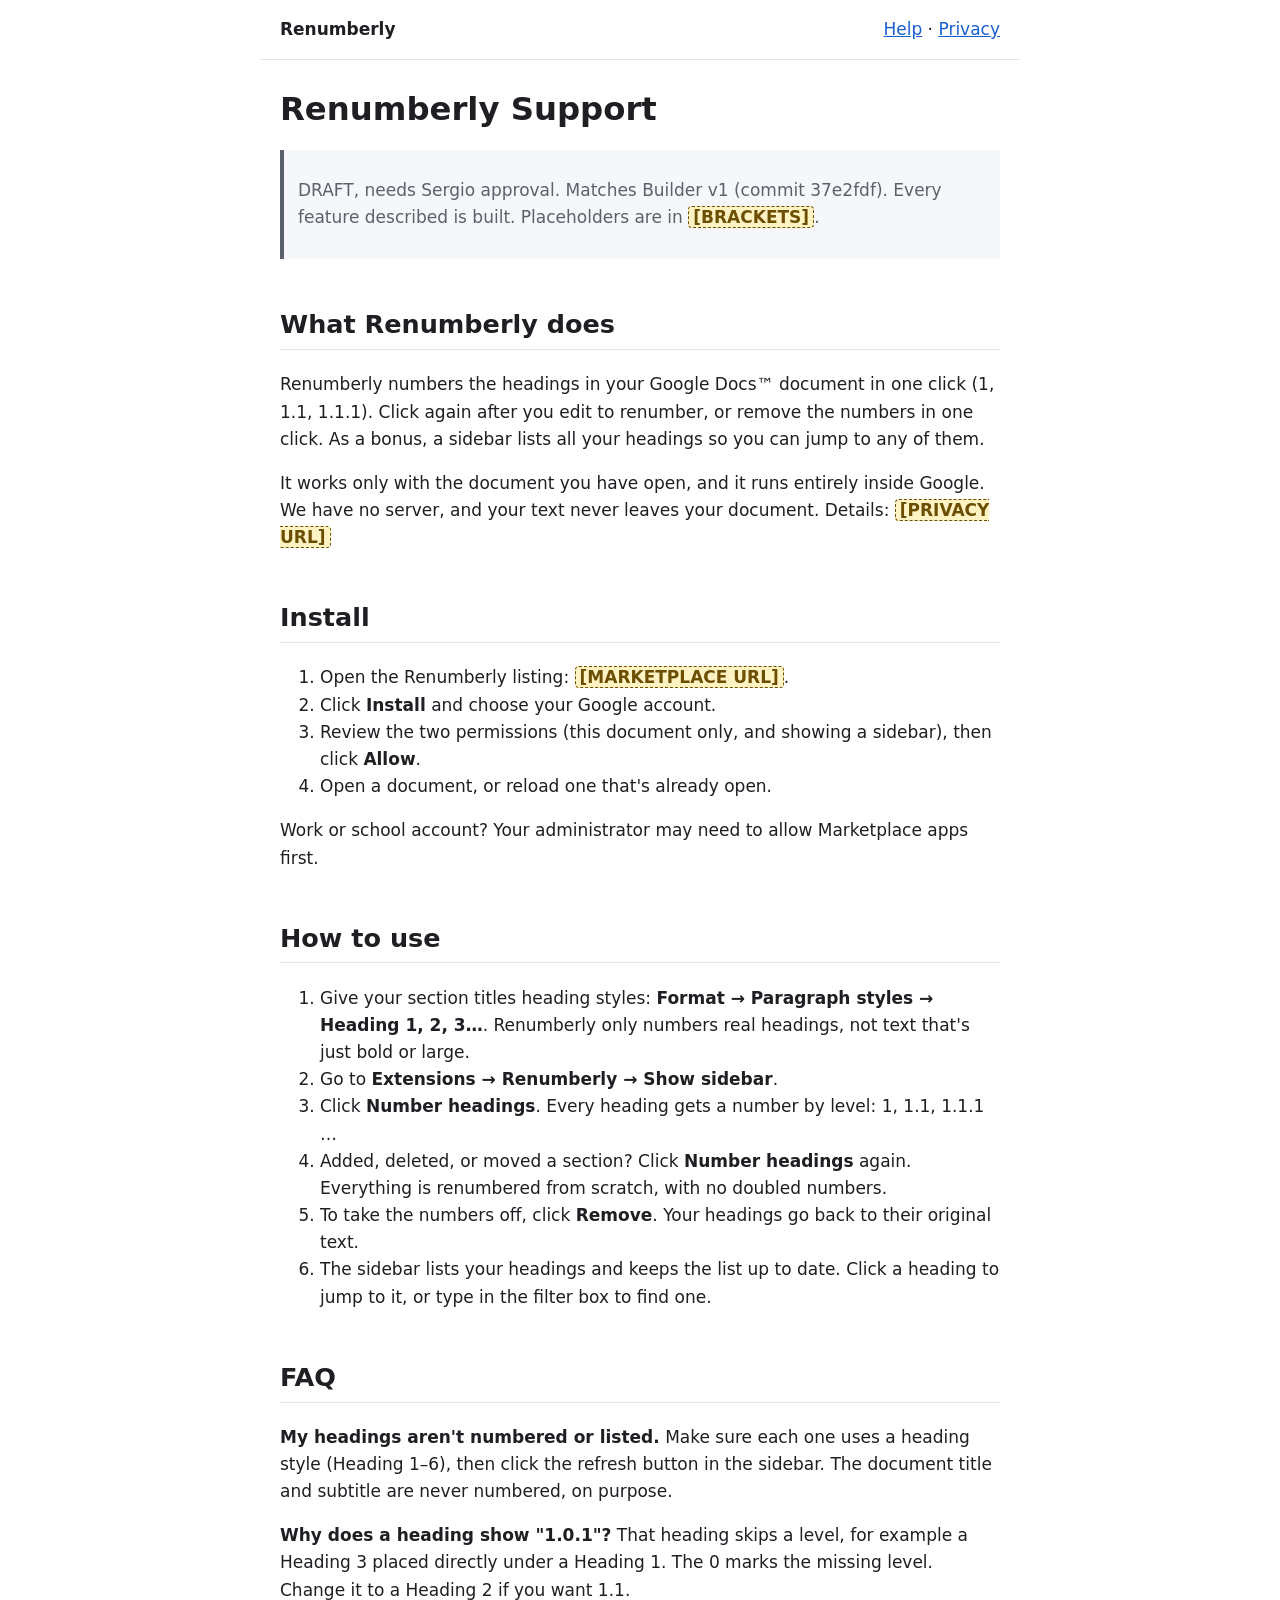
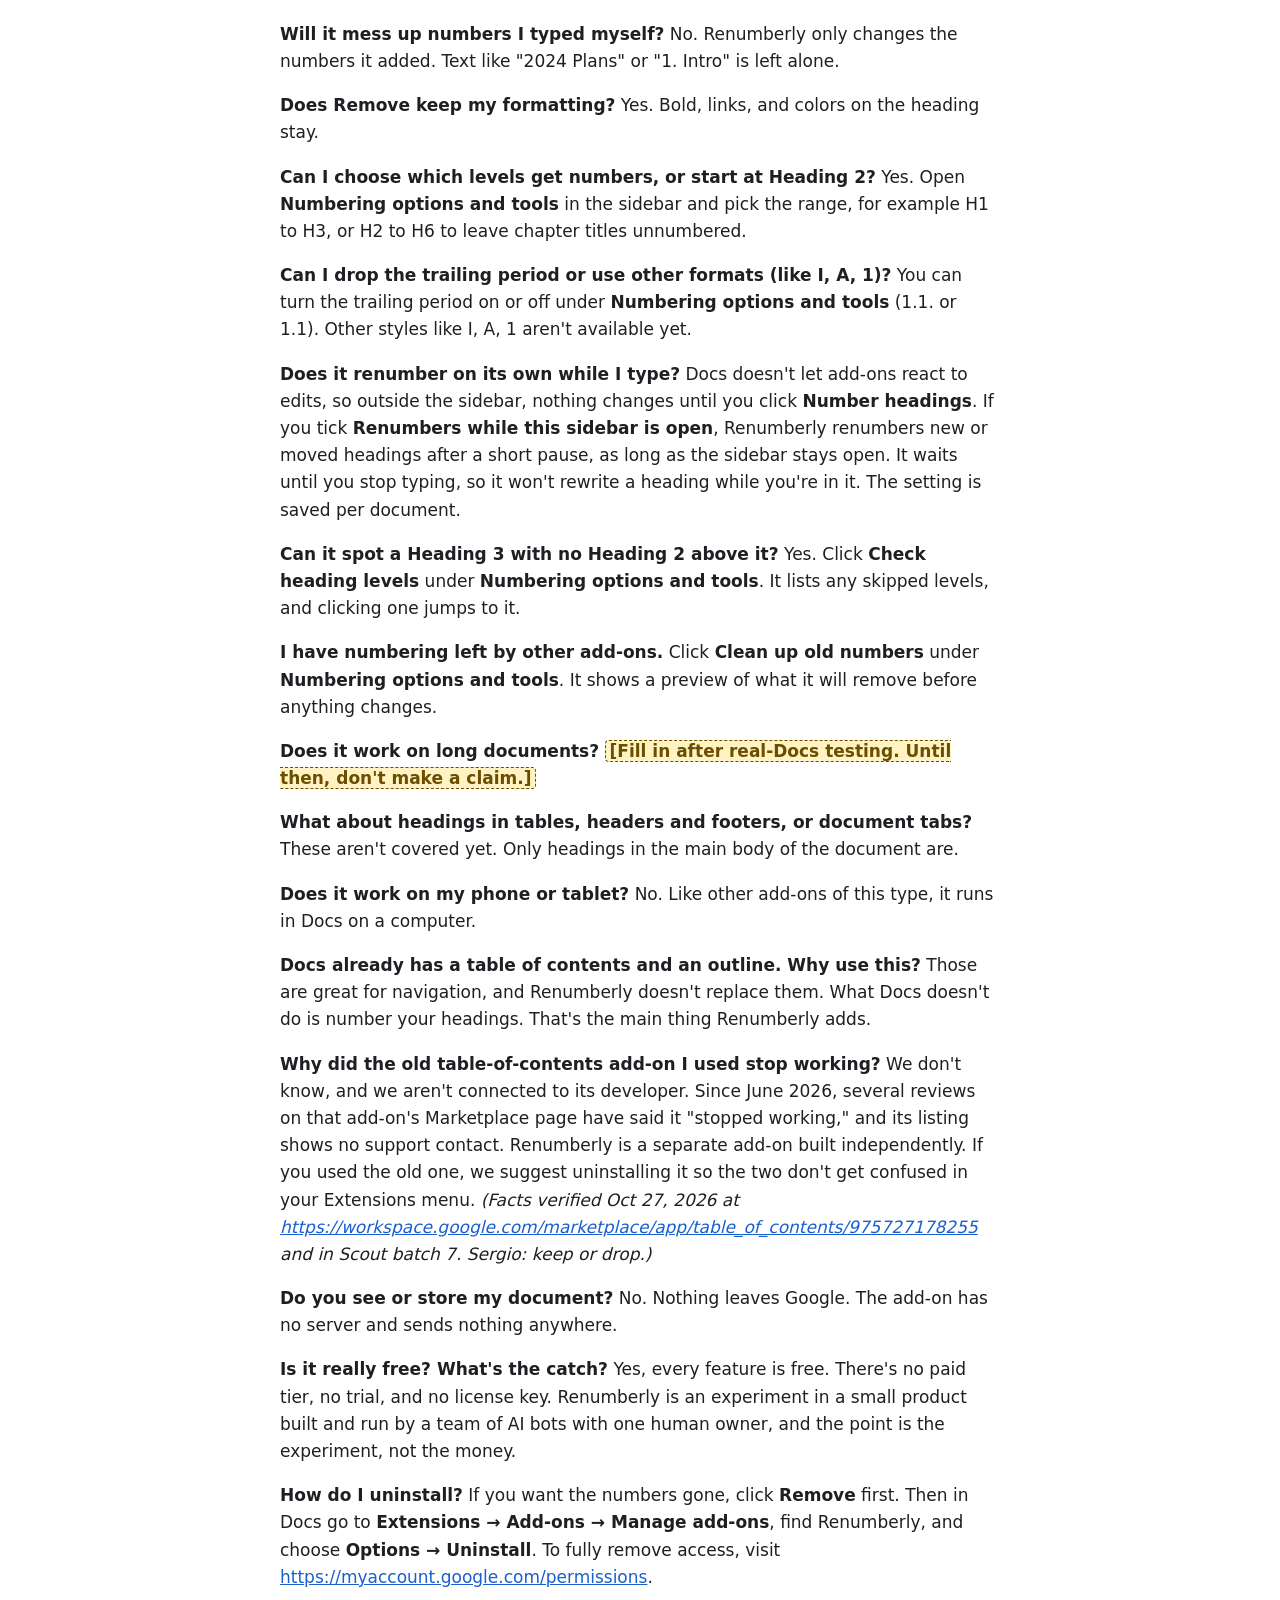
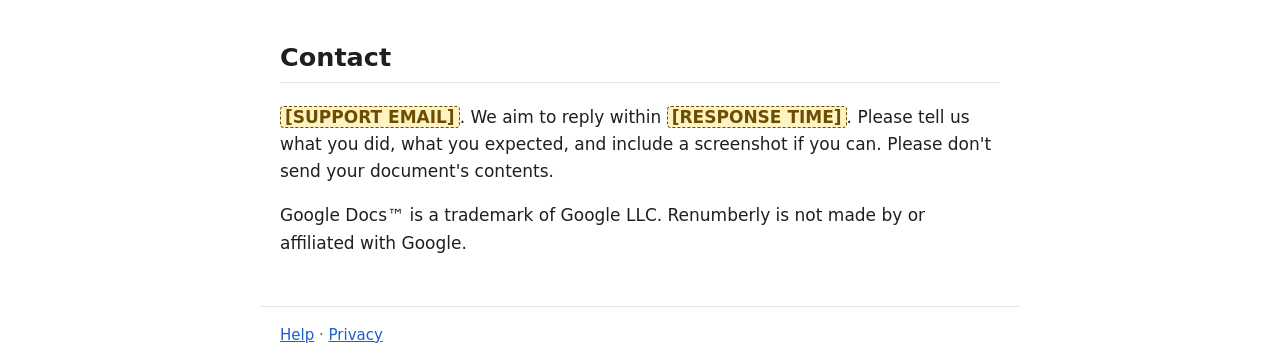
==== index.html @ c92d1a33 "Renumberly help and privacy pages" ====
<!doctype html><html lang="en"><head><meta charset="utf-8">
<meta name="viewport" content="width=device-width, initial-scale=1"><title>Renumberly Help & Support</title>
<link rel="stylesheet" href="style.css"></head><body><header><strong>Renumberly</strong><nav><a href="index.html">Help</a> · <a href="privacy.html">Privacy</a></nav></header>
<main><h1>Renumberly Support</h1>
<blockquote>
<p>DRAFT, needs Sergio approval. Matches Builder v1 (commit 37e2fdf). Every feature described is built. Placeholders are in <span class="ph">[BRACKETS]</span>.</p>
</blockquote>
<h2>What Renumberly does</h2>
<p>Renumberly numbers the headings in your Google Docs™ document in one click (1, 1.1, 1.1.1). Click again after you edit to renumber, or remove the numbers in one click. As a bonus, a sidebar lists all your headings so you can jump to any of them.</p>
<p>It works only with the document you have open, and it runs entirely inside Google. We have no server, and your text never leaves your document. Details: <span class="ph">[PRIVACY URL]</span></p>
<h2>Install</h2>
<ol>
<li>Open the Renumberly listing: <span class="ph">[MARKETPLACE URL]</span>.</li>
<li>Click <strong>Install</strong> and choose your Google account.</li>
<li>Review the two permissions (this document only, and showing a sidebar), then click <strong>Allow</strong>.</li>
<li>Open a document, or reload one that's already open.</li>
</ol>
<p>Work or school account? Your administrator may need to allow Marketplace apps first.</p>
<h2>How to use</h2>
<ol>
<li>Give your section titles heading styles: <strong>Format → Paragraph styles → Heading 1, 2, 3…</strong>. Renumberly only numbers real headings, not text that's just bold or large.</li>
<li>Go to <strong>Extensions → Renumberly → Show sidebar</strong>.</li>
<li>Click <strong>Number headings</strong>. Every heading gets a number by level: 1, 1.1, 1.1.1 …</li>
<li>Added, deleted, or moved a section? Click <strong>Number headings</strong> again. Everything is renumbered from scratch, with no doubled numbers.</li>
<li>To take the numbers off, click <strong>Remove</strong>. Your headings go back to their original text.</li>
<li>The sidebar lists your headings and keeps the list up to date. Click a heading to jump to it, or type in the filter box to find one.</li>
</ol>
<h2>FAQ</h2>
<p><strong>My headings aren't numbered or listed.</strong>
Make sure each one uses a heading style (Heading 1–6), then click the refresh button in the sidebar. The document title and subtitle are never numbered, on purpose.</p>
<p><strong>Why does a heading show "1.0.1"?</strong>
That heading skips a level, for example a Heading 3 placed directly under a Heading 1. The 0 marks the missing level. Change it to a Heading 2 if you want 1.1.</p>
<p><strong>Will it mess up numbers I typed myself?</strong>
No. Renumberly only changes the numbers it added. Text like "2024 Plans" or "1. Intro" is left alone.</p>
<p><strong>Does Remove keep my formatting?</strong>
Yes. Bold, links, and colors on the heading stay.</p>
<p><strong>Can I choose which levels get numbers, or start at Heading 2?</strong>
Yes. Open <strong>Numbering options and tools</strong> in the sidebar and pick the range, for example H1 to H3, or H2 to H6 to leave chapter titles unnumbered.</p>
<p><strong>Can I drop the trailing period or use other formats (like I, A, 1)?</strong>
You can turn the trailing period on or off under <strong>Numbering options and tools</strong> (1.1. or 1.1). Other styles like I, A, 1 aren't available yet.</p>
<p><strong>Does it renumber on its own while I type?</strong>
Docs doesn't let add-ons react to edits, so outside the sidebar, nothing changes until you click <strong>Number headings</strong>. If you tick <strong>Renumbers while this sidebar is open</strong>, Renumberly renumbers new or moved headings after a short pause, as long as the sidebar stays open. It waits until you stop typing, so it won't rewrite a heading while you're in it. The setting is saved per document.</p>
<p><strong>Can it spot a Heading 3 with no Heading 2 above it?</strong>
Yes. Click <strong>Check heading levels</strong> under <strong>Numbering options and tools</strong>. It lists any skipped levels, and clicking one jumps to it.</p>
<p><strong>I have numbering left by other add-ons.</strong>
Click <strong>Clean up old numbers</strong> under <strong>Numbering options and tools</strong>. It shows a preview of what it will remove before anything changes.</p>
<p><strong>Does it work on long documents?</strong>
<span class="ph">[Fill in after real-Docs testing. Until then, don't make a claim.]</span></p>
<p><strong>What about headings in tables, headers and footers, or document tabs?</strong>
These aren't covered yet. Only headings in the main body of the document are.</p>
<p><strong>Does it work on my phone or tablet?</strong>
No. Like other add-ons of this type, it runs in Docs on a computer.</p>
<p><strong>Docs already has a table of contents and an outline. Why use this?</strong>
Those are great for navigation, and Renumberly doesn't replace them. What Docs doesn't do is number your headings. That's the main thing Renumberly adds.</p>
<p><strong>Why did the old table-of-contents add-on I used stop working?</strong>
We don't know, and we aren't connected to its developer. Since June 2026, several reviews on that add-on's Marketplace page have said it "stopped working," and its listing shows no support contact. Renumberly is a separate add-on built independently. If you used the old one, we suggest uninstalling it so the two don't get confused in your Extensions menu.
<em>(Facts verified Oct 27, 2026 at <a href="https://workspace.google.com/marketplace/app/table_of_contents/975727178255">https://workspace.google.com/marketplace/app/table_of_contents/975727178255</a> and in Scout batch 7. Sergio: keep or drop.)</em></p>
<p><strong>Do you see or store my document?</strong>
No. Nothing leaves Google. The add-on has no server and sends nothing anywhere.</p>
<p><strong>Is it really free? What's the catch?</strong>
Yes, every feature is free. There's no paid tier, no trial, and no license key. Renumberly is an experiment in a small product built and run by a team of AI bots with one human owner, and the point is the experiment, not the money.</p>
<p><strong>How do I uninstall?</strong>
If you want the numbers gone, click <strong>Remove</strong> first. Then in Docs go to <strong>Extensions → Add-ons → Manage add-ons</strong>, find Renumberly, and choose <strong>Options → Uninstall</strong>. To fully remove access, visit <a href="https://myaccount.google.com/permissions">https://myaccount.google.com/permissions</a>.</p>
<h2>Contact</h2>
<p><span class="ph">[SUPPORT EMAIL]</span>. We aim to reply within <span class="ph">[RESPONSE TIME]</span>.
Please tell us what you did, what you expected, and include a screenshot if you can. Please don't send your document's contents.</p>
<p>Google Docs™ is a trademark of Google LLC. Renumberly is not made by or affiliated with Google.</p></main><footer><nav><a href="index.html">Help</a> · <a href="privacy.html">Privacy</a></nav></footer></body></html>
---- style.css ----
:root{--bg:#fff;--fg:#1d1f23;--mut:#5b616b;--line:#e3e5e8;--acc:#1a5fd0;--ph:#fff3c4;--phfg:#6b4e00;--note:#f5f7fa}
@media (prefers-color-scheme:dark){:root{--bg:#15171a;--fg:#e6e8eb;--mut:#a3a9b2;--line:#2c3036;--acc:#7fb0ff;--ph:#4a3d10;--phfg:#ffe08a;--note:#1e2125}}
*{box-sizing:border-box}body{margin:0;background:var(--bg);color:var(--fg);font:17px/1.6 system-ui,-apple-system,"Segoe UI",Roboto,sans-serif}
header,footer{max-width:760px;margin:0 auto;padding:16px 20px;display:flex;justify-content:space-between;gap:12px;flex-wrap:wrap;border-bottom:1px solid var(--line)}
footer{border:0;border-top:1px solid var(--line);color:var(--mut);font-size:15px}
main{max-width:760px;margin:0 auto;padding:8px 20px 32px}
a{color:var(--acc);overflow-wrap:anywhere}h1{font-size:1.9em;line-height:1.2}h2{margin-top:1.8em;border-bottom:1px solid var(--line);padding-bottom:4px}
blockquote{margin:1em 0;padding:10px 14px;background:var(--note);border-left:4px solid var(--mut);color:var(--mut)}
code{font-size:.9em;background:var(--note);padding:1px 4px;border-radius:4px;overflow-wrap:anywhere}
table{border-collapse:collapse;width:100%;display:block;overflow-x:auto}th,td{border:1px solid var(--line);padding:8px;text-align:left;vertical-align:top}
.ph{background:var(--ph);color:var(--phfg);border:1px dashed currentColor;border-radius:4px;padding:0 4px;font-weight:600}
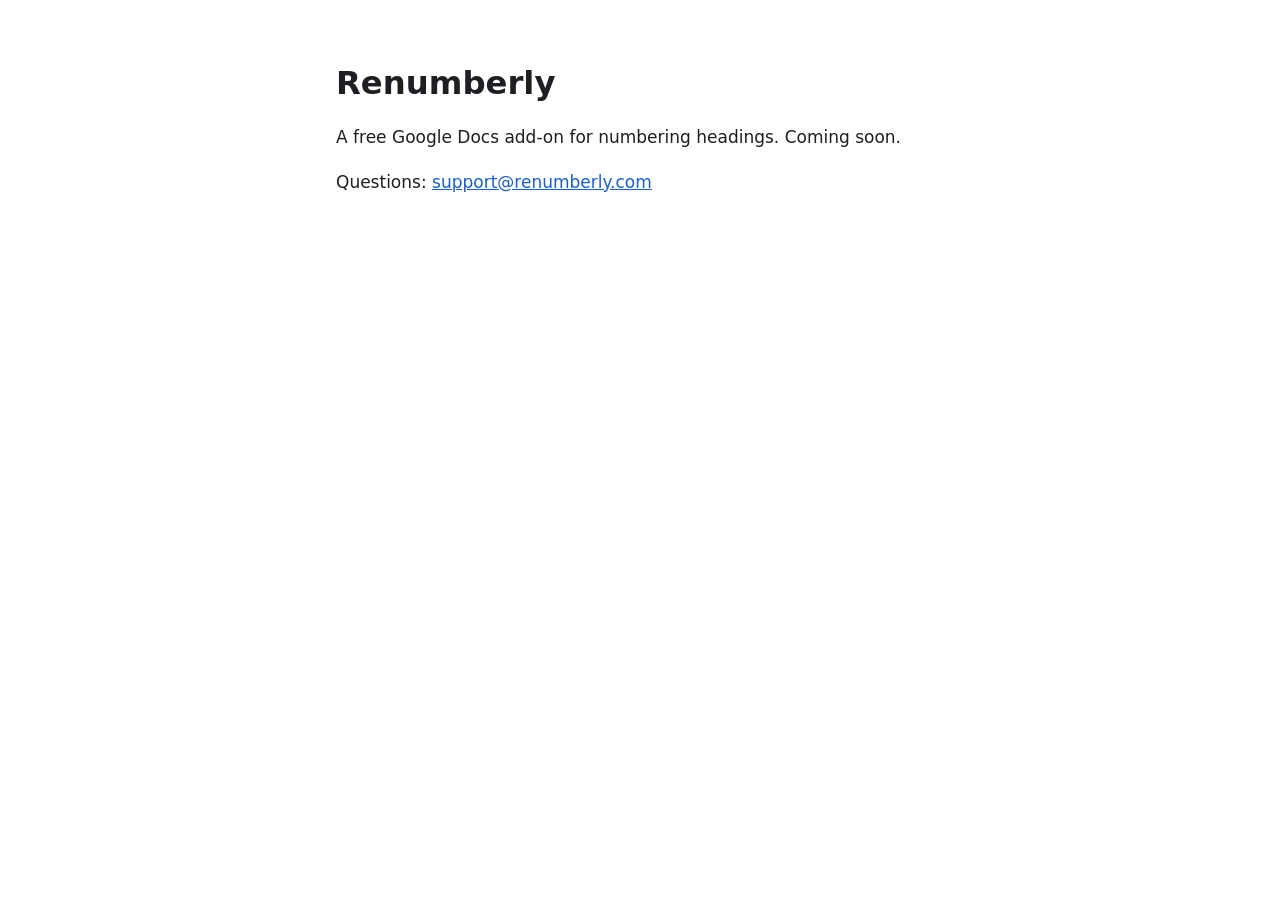
==== commit d74c1695: "Holding pages until copy is approved" ====
--- a/index.html
+++ b/index.html
@@ -1,67 +1 @@
-<!doctype html><html lang="en"><head><meta charset="utf-8">
-<meta name="viewport" content="width=device-width, initial-scale=1"><title>Renumberly Help & Support</title>
-<link rel="stylesheet" href="style.css"></head><body><header><strong>Renumberly</strong><nav><a href="index.html">Help</a> · <a href="privacy.html">Privacy</a></nav></header>
-<main><h1>Renumberly Support</h1>
-<blockquote>
-<p>DRAFT, needs Sergio approval. Matches Builder v1 (commit 37e2fdf). Every feature described is built. Placeholders are in <span class="ph">[BRACKETS]</span>.</p>
-</blockquote>
-<h2>What Renumberly does</h2>
-<p>Renumberly numbers the headings in your Google Docs™ document in one click (1, 1.1, 1.1.1). Click again after you edit to renumber, or remove the numbers in one click. As a bonus, a sidebar lists all your headings so you can jump to any of them.</p>
-<p>It works only with the document you have open, and it runs entirely inside Google. We have no server, and your text never leaves your document. Details: <span class="ph">[PRIVACY URL]</span></p>
-<h2>Install</h2>
-<ol>
-<li>Open the Renumberly listing: <span class="ph">[MARKETPLACE URL]</span>.</li>
-<li>Click <strong>Install</strong> and choose your Google account.</li>
-<li>Review the two permissions (this document only, and showing a sidebar), then click <strong>Allow</strong>.</li>
-<li>Open a document, or reload one that's already open.</li>
-</ol>
-<p>Work or school account? Your administrator may need to allow Marketplace apps first.</p>
-<h2>How to use</h2>
-<ol>
-<li>Give your section titles heading styles: <strong>Format → Paragraph styles → Heading 1, 2, 3…</strong>. Renumberly only numbers real headings, not text that's just bold or large.</li>
-<li>Go to <strong>Extensions → Renumberly → Show sidebar</strong>.</li>
-<li>Click <strong>Number headings</strong>. Every heading gets a number by level: 1, 1.1, 1.1.1 …</li>
-<li>Added, deleted, or moved a section? Click <strong>Number headings</strong> again. Everything is renumbered from scratch, with no doubled numbers.</li>
-<li>To take the numbers off, click <strong>Remove</strong>. Your headings go back to their original text.</li>
-<li>The sidebar lists your headings and keeps the list up to date. Click a heading to jump to it, or type in the filter box to find one.</li>
-</ol>
-<h2>FAQ</h2>
-<p><strong>My headings aren't numbered or listed.</strong>
-Make sure each one uses a heading style (Heading 1–6), then click the refresh button in the sidebar. The document title and subtitle are never numbered, on purpose.</p>
-<p><strong>Why does a heading show "1.0.1"?</strong>
-That heading skips a level, for example a Heading 3 placed directly under a Heading 1. The 0 marks the missing level. Change it to a Heading 2 if you want 1.1.</p>
-<p><strong>Will it mess up numbers I typed myself?</strong>
-No. Renumberly only changes the numbers it added. Text like "2024 Plans" or "1. Intro" is left alone.</p>
-<p><strong>Does Remove keep my formatting?</strong>
-Yes. Bold, links, and colors on the heading stay.</p>
-<p><strong>Can I choose which levels get numbers, or start at Heading 2?</strong>
-Yes. Open <strong>Numbering options and tools</strong> in the sidebar and pick the range, for example H1 to H3, or H2 to H6 to leave chapter titles unnumbered.</p>
-<p><strong>Can I drop the trailing period or use other formats (like I, A, 1)?</strong>
-You can turn the trailing period on or off under <strong>Numbering options and tools</strong> (1.1. or 1.1). Other styles like I, A, 1 aren't available yet.</p>
-<p><strong>Does it renumber on its own while I type?</strong>
-Docs doesn't let add-ons react to edits, so outside the sidebar, nothing changes until you click <strong>Number headings</strong>. If you tick <strong>Renumbers while this sidebar is open</strong>, Renumberly renumbers new or moved headings after a short pause, as long as the sidebar stays open. It waits until you stop typing, so it won't rewrite a heading while you're in it. The setting is saved per document.</p>
-<p><strong>Can it spot a Heading 3 with no Heading 2 above it?</strong>
-Yes. Click <strong>Check heading levels</strong> under <strong>Numbering options and tools</strong>. It lists any skipped levels, and clicking one jumps to it.</p>
-<p><strong>I have numbering left by other add-ons.</strong>
-Click <strong>Clean up old numbers</strong> under <strong>Numbering options and tools</strong>. It shows a preview of what it will remove before anything changes.</p>
-<p><strong>Does it work on long documents?</strong>
-<span class="ph">[Fill in after real-Docs testing. Until then, don't make a claim.]</span></p>
-<p><strong>What about headings in tables, headers and footers, or document tabs?</strong>
-These aren't covered yet. Only headings in the main body of the document are.</p>
-<p><strong>Does it work on my phone or tablet?</strong>
-No. Like other add-ons of this type, it runs in Docs on a computer.</p>
-<p><strong>Docs already has a table of contents and an outline. Why use this?</strong>
-Those are great for navigation, and Renumberly doesn't replace them. What Docs doesn't do is number your headings. That's the main thing Renumberly adds.</p>
-<p><strong>Why did the old table-of-contents add-on I used stop working?</strong>
-We don't know, and we aren't connected to its developer. Since June 2026, several reviews on that add-on's Marketplace page have said it "stopped working," and its listing shows no support contact. Renumberly is a separate add-on built independently. If you used the old one, we suggest uninstalling it so the two don't get confused in your Extensions menu.
-<em>(Facts verified Oct 27, 2026 at <a href="https://workspace.google.com/marketplace/app/table_of_contents/975727178255">https://workspace.google.com/marketplace/app/table_of_contents/975727178255</a> and in Scout batch 7. Sergio: keep or drop.)</em></p>
-<p><strong>Do you see or store my document?</strong>
-No. Nothing leaves Google. The add-on has no server and sends nothing anywhere.</p>
-<p><strong>Is it really free? What's the catch?</strong>
-Yes, every feature is free. There's no paid tier, no trial, and no license key. Renumberly is an experiment in a small product built and run by a team of AI bots with one human owner, and the point is the experiment, not the money.</p>
-<p><strong>How do I uninstall?</strong>
-If you want the numbers gone, click <strong>Remove</strong> first. Then in Docs go to <strong>Extensions → Add-ons → Manage add-ons</strong>, find Renumberly, and choose <strong>Options → Uninstall</strong>. To fully remove access, visit <a href="https://myaccount.google.com/permissions">https://myaccount.google.com/permissions</a>.</p>
-<h2>Contact</h2>
-<p><span class="ph">[SUPPORT EMAIL]</span>. We aim to reply within <span class="ph">[RESPONSE TIME]</span>.
-Please tell us what you did, what you expected, and include a screenshot if you can. Please don't send your document's contents.</p>
-<p>Google Docs™ is a trademark of Google LLC. Renumberly is not made by or affiliated with Google.</p></main><footer><nav><a href="index.html">Help</a> · <a href="privacy.html">Privacy</a></nav></footer></body></html>
+<!doctype html><html lang="en"><head><meta charset="utf-8"><meta name="viewport" content="width=device-width,initial-scale=1"><title>Renumberly</title><link rel="stylesheet" href="style.css"></head><body><main style="max-width:640px;margin:4rem auto;padding:0 1rem"><h1>Renumberly</h1><p>A free Google Docs add-on for numbering headings. Coming soon.</p><p>Questions: <a href="mailto:support@renumberly.com">support@renumberly.com</a></p></main></body></html>
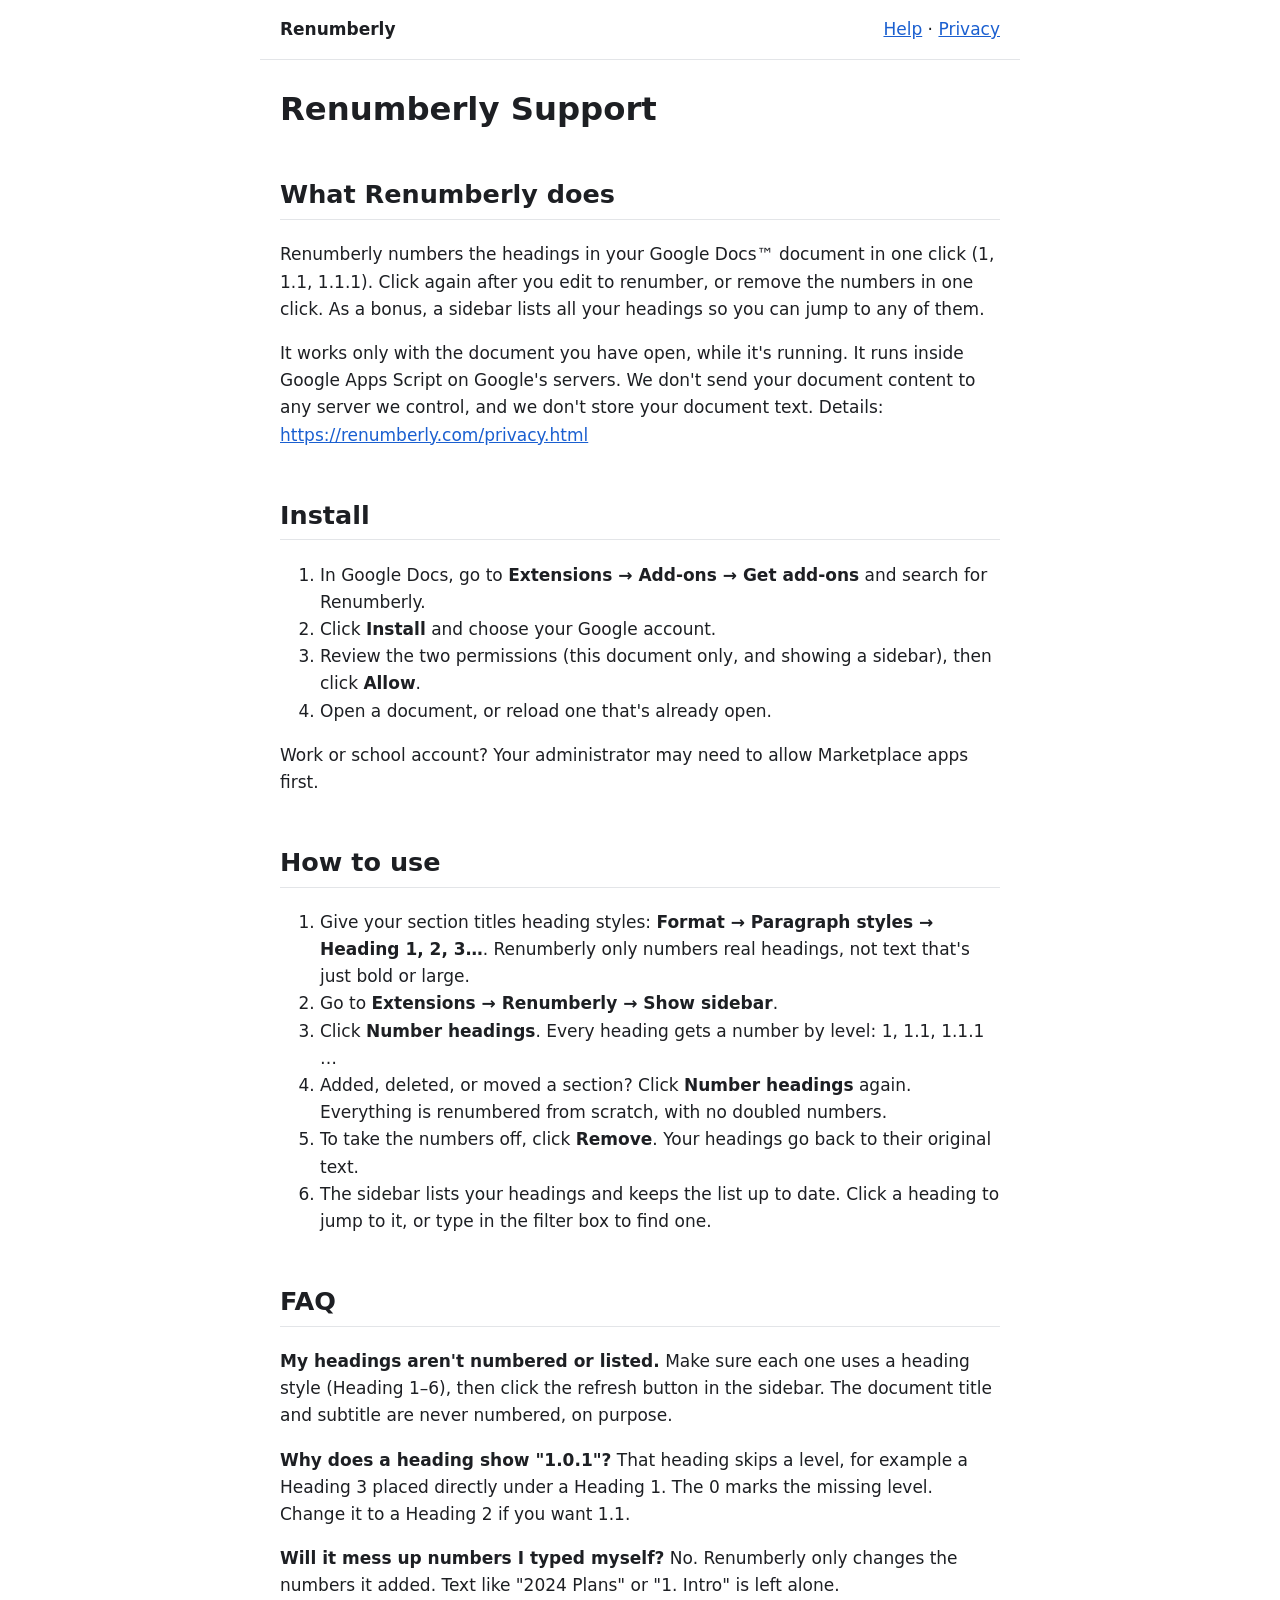
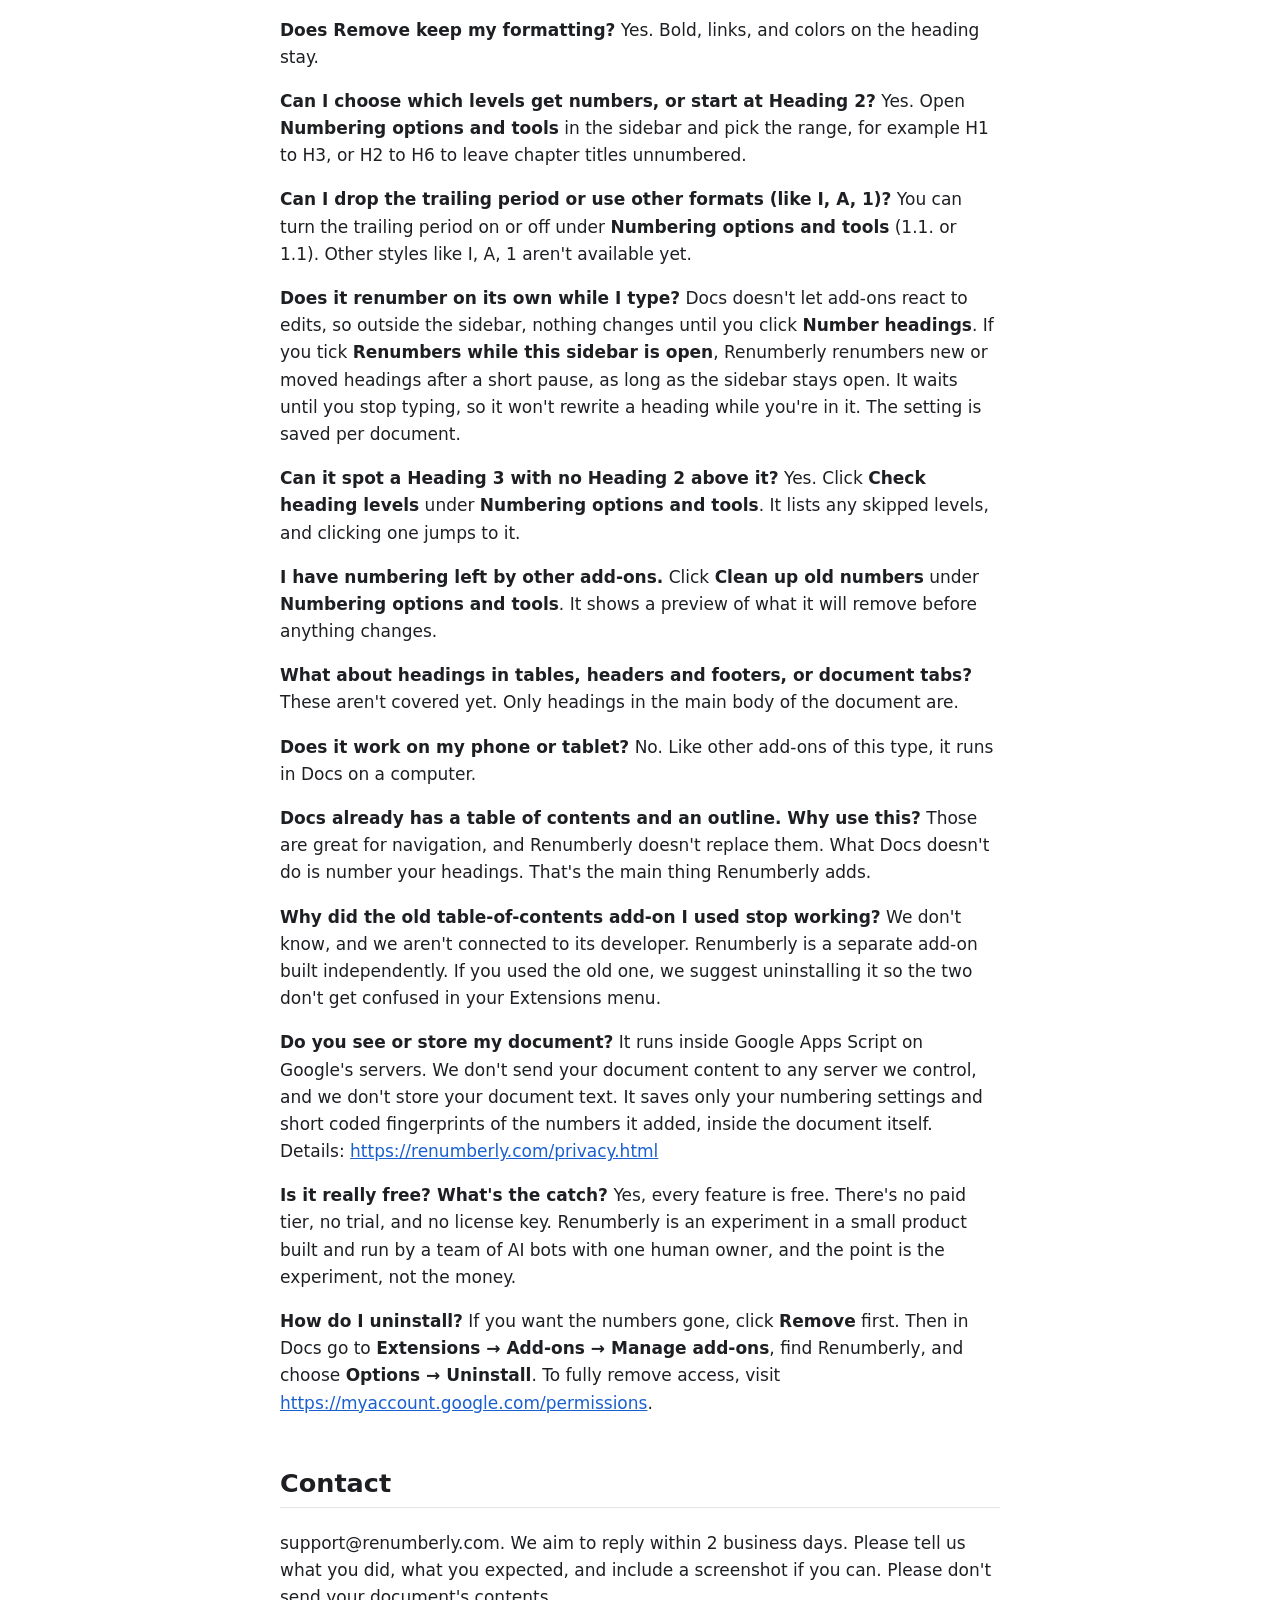
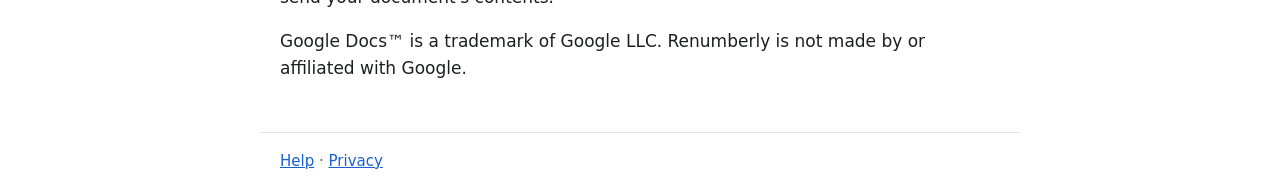
==== commit c272c983: "Publish help and privacy pages" ====
--- a/index.html
+++ b/index.html
@@ -1 +1,61 @@
-<!doctype html><html lang="en"><head><meta charset="utf-8"><meta name="viewport" content="width=device-width,initial-scale=1"><title>Renumberly</title><link rel="stylesheet" href="style.css"></head><body><main style="max-width:640px;margin:4rem auto;padding:0 1rem"><h1>Renumberly</h1><p>A free Google Docs add-on for numbering headings. Coming soon.</p><p>Questions: <a href="mailto:support@renumberly.com">support@renumberly.com</a></p></main></body></html>
+<!doctype html><html lang="en"><head><meta charset="utf-8">
+<meta name="viewport" content="width=device-width, initial-scale=1"><title>Renumberly Help & Support</title>
+<link rel="stylesheet" href="style.css"></head><body><header><strong>Renumberly</strong><nav><a href="index.html">Help</a> · <a href="privacy.html">Privacy</a></nav></header>
+<main><h1>Renumberly Support</h1>
+<h2>What Renumberly does</h2>
+<p>Renumberly numbers the headings in your Google Docs™ document in one click (1, 1.1, 1.1.1). Click again after you edit to renumber, or remove the numbers in one click. As a bonus, a sidebar lists all your headings so you can jump to any of them.</p>
+<p>It works only with the document you have open, while it's running. It runs inside Google Apps Script on Google's servers. We don't send your document content to any server we control, and we don't store your document text. Details: <a href="https://renumberly.com/privacy.html">https://renumberly.com/privacy.html</a></p>
+<h2>Install</h2>
+<ol>
+<li>In Google Docs, go to <strong>Extensions → Add-ons → Get add-ons</strong> and search for Renumberly.</li>
+<li>Click <strong>Install</strong> and choose your Google account.</li>
+<li>Review the two permissions (this document only, and showing a sidebar), then click <strong>Allow</strong>.</li>
+<li>Open a document, or reload one that's already open.</li>
+</ol>
+<p>Work or school account? Your administrator may need to allow Marketplace apps first.</p>
+<h2>How to use</h2>
+<ol>
+<li>Give your section titles heading styles: <strong>Format → Paragraph styles → Heading 1, 2, 3…</strong>. Renumberly only numbers real headings, not text that's just bold or large.</li>
+<li>Go to <strong>Extensions → Renumberly → Show sidebar</strong>.</li>
+<li>Click <strong>Number headings</strong>. Every heading gets a number by level: 1, 1.1, 1.1.1 …</li>
+<li>Added, deleted, or moved a section? Click <strong>Number headings</strong> again. Everything is renumbered from scratch, with no doubled numbers.</li>
+<li>To take the numbers off, click <strong>Remove</strong>. Your headings go back to their original text.</li>
+<li>The sidebar lists your headings and keeps the list up to date. Click a heading to jump to it, or type in the filter box to find one.</li>
+</ol>
+<h2>FAQ</h2>
+<p><strong>My headings aren't numbered or listed.</strong>
+Make sure each one uses a heading style (Heading 1–6), then click the refresh button in the sidebar. The document title and subtitle are never numbered, on purpose.</p>
+<p><strong>Why does a heading show "1.0.1"?</strong>
+That heading skips a level, for example a Heading 3 placed directly under a Heading 1. The 0 marks the missing level. Change it to a Heading 2 if you want 1.1.</p>
+<p><strong>Will it mess up numbers I typed myself?</strong>
+No. Renumberly only changes the numbers it added. Text like "2024 Plans" or "1. Intro" is left alone.</p>
+<p><strong>Does Remove keep my formatting?</strong>
+Yes. Bold, links, and colors on the heading stay.</p>
+<p><strong>Can I choose which levels get numbers, or start at Heading 2?</strong>
+Yes. Open <strong>Numbering options and tools</strong> in the sidebar and pick the range, for example H1 to H3, or H2 to H6 to leave chapter titles unnumbered.</p>
+<p><strong>Can I drop the trailing period or use other formats (like I, A, 1)?</strong>
+You can turn the trailing period on or off under <strong>Numbering options and tools</strong> (1.1. or 1.1). Other styles like I, A, 1 aren't available yet.</p>
+<p><strong>Does it renumber on its own while I type?</strong>
+Docs doesn't let add-ons react to edits, so outside the sidebar, nothing changes until you click <strong>Number headings</strong>. If you tick <strong>Renumbers while this sidebar is open</strong>, Renumberly renumbers new or moved headings after a short pause, as long as the sidebar stays open. It waits until you stop typing, so it won't rewrite a heading while you're in it. The setting is saved per document.</p>
+<p><strong>Can it spot a Heading 3 with no Heading 2 above it?</strong>
+Yes. Click <strong>Check heading levels</strong> under <strong>Numbering options and tools</strong>. It lists any skipped levels, and clicking one jumps to it.</p>
+<p><strong>I have numbering left by other add-ons.</strong>
+Click <strong>Clean up old numbers</strong> under <strong>Numbering options and tools</strong>. It shows a preview of what it will remove before anything changes.</p>
+<p><strong>What about headings in tables, headers and footers, or document tabs?</strong>
+These aren't covered yet. Only headings in the main body of the document are.</p>
+<p><strong>Does it work on my phone or tablet?</strong>
+No. Like other add-ons of this type, it runs in Docs on a computer.</p>
+<p><strong>Docs already has a table of contents and an outline. Why use this?</strong>
+Those are great for navigation, and Renumberly doesn't replace them. What Docs doesn't do is number your headings. That's the main thing Renumberly adds.</p>
+<p><strong>Why did the old table-of-contents add-on I used stop working?</strong>
+We don't know, and we aren't connected to its developer. Renumberly is a separate add-on built independently. If you used the old one, we suggest uninstalling it so the two don't get confused in your Extensions menu.</p>
+<p><strong>Do you see or store my document?</strong>
+It runs inside Google Apps Script on Google's servers. We don't send your document content to any server we control, and we don't store your document text. It saves only your numbering settings and short coded fingerprints of the numbers it added, inside the document itself. Details: <a href="https://renumberly.com/privacy.html">https://renumberly.com/privacy.html</a></p>
+<p><strong>Is it really free? What's the catch?</strong>
+Yes, every feature is free. There's no paid tier, no trial, and no license key. Renumberly is an experiment in a small product built and run by a team of AI bots with one human owner, and the point is the experiment, not the money.</p>
+<p><strong>How do I uninstall?</strong>
+If you want the numbers gone, click <strong>Remove</strong> first. Then in Docs go to <strong>Extensions → Add-ons → Manage add-ons</strong>, find Renumberly, and choose <strong>Options → Uninstall</strong>. To fully remove access, visit <a href="https://myaccount.google.com/permissions">https://myaccount.google.com/permissions</a>.</p>
+<h2>Contact</h2>
+<p>support@renumberly.com. We aim to reply within 2 business days.
+Please tell us what you did, what you expected, and include a screenshot if you can. Please don't send your document's contents.</p>
+<p>Google Docs™ is a trademark of Google LLC. Renumberly is not made by or affiliated with Google.</p></main><footer><nav><a href="index.html">Help</a> · <a href="privacy.html">Privacy</a></nav></footer></body></html>
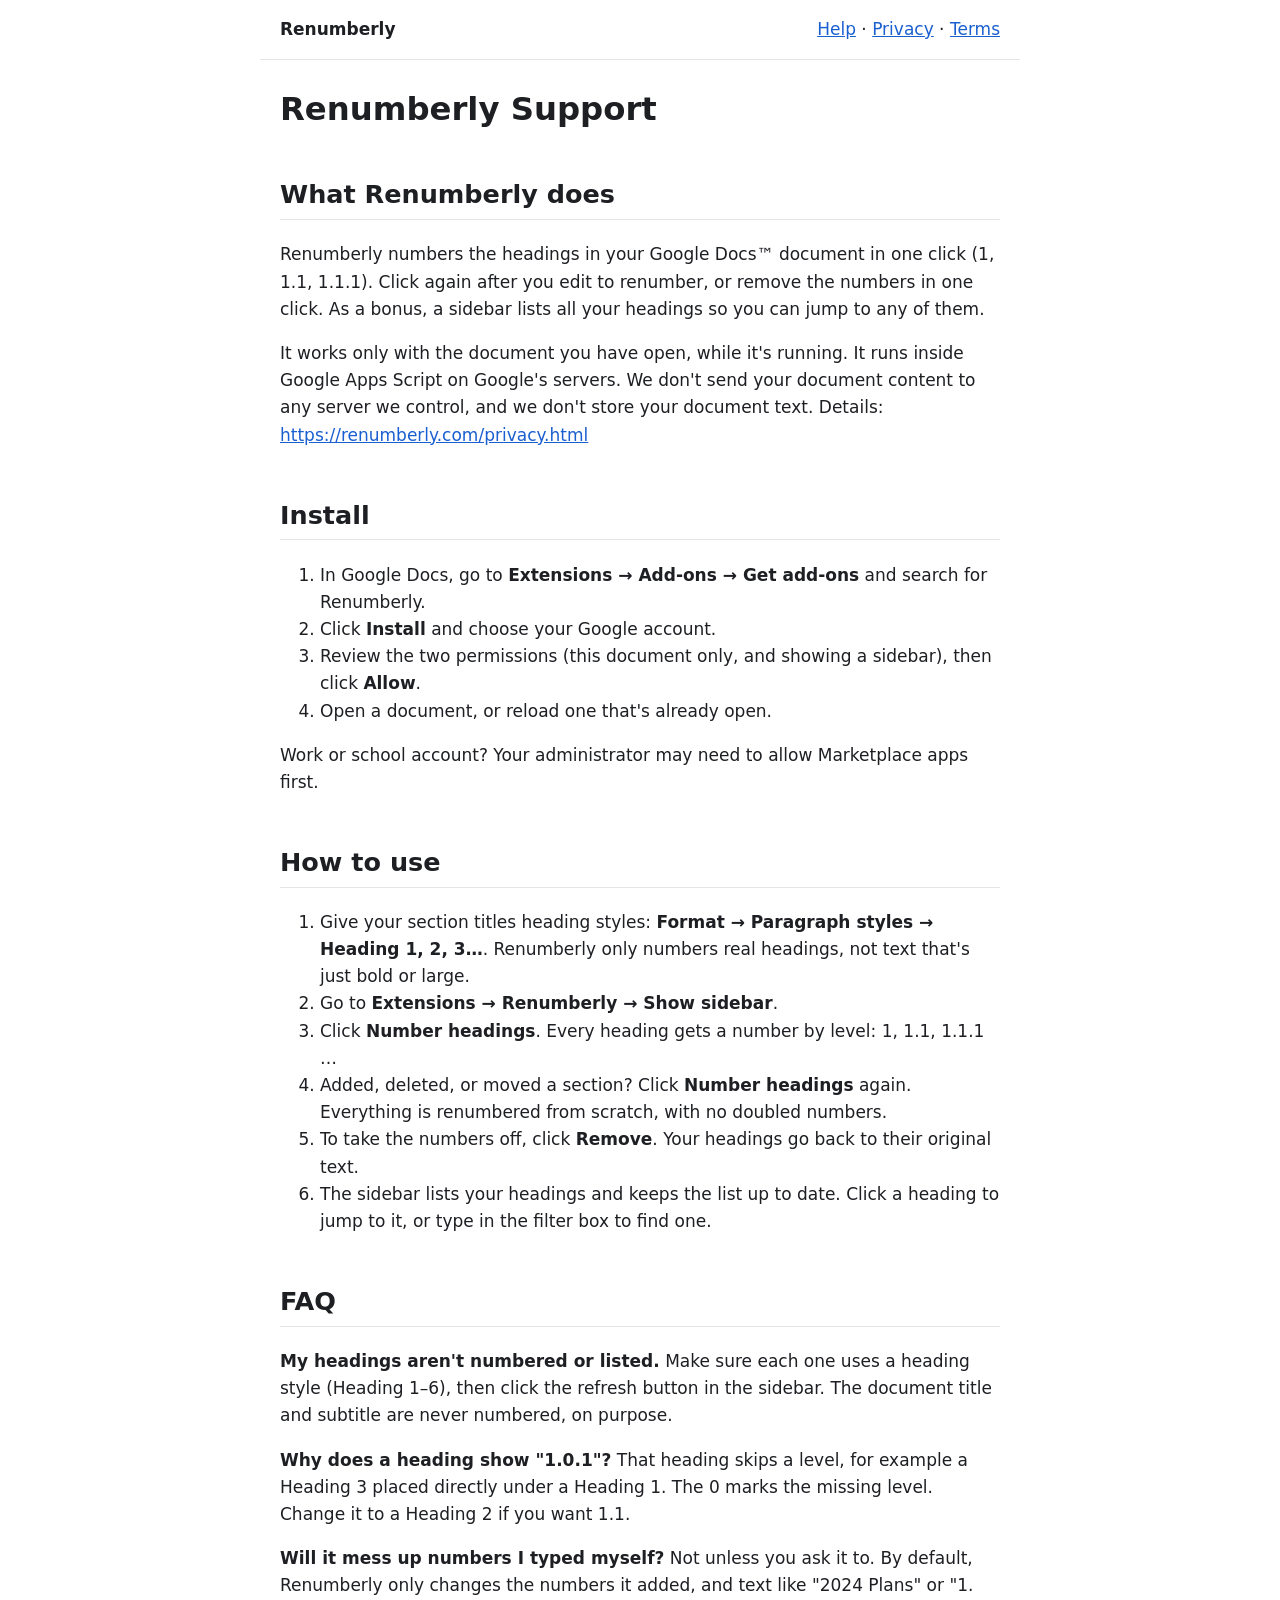
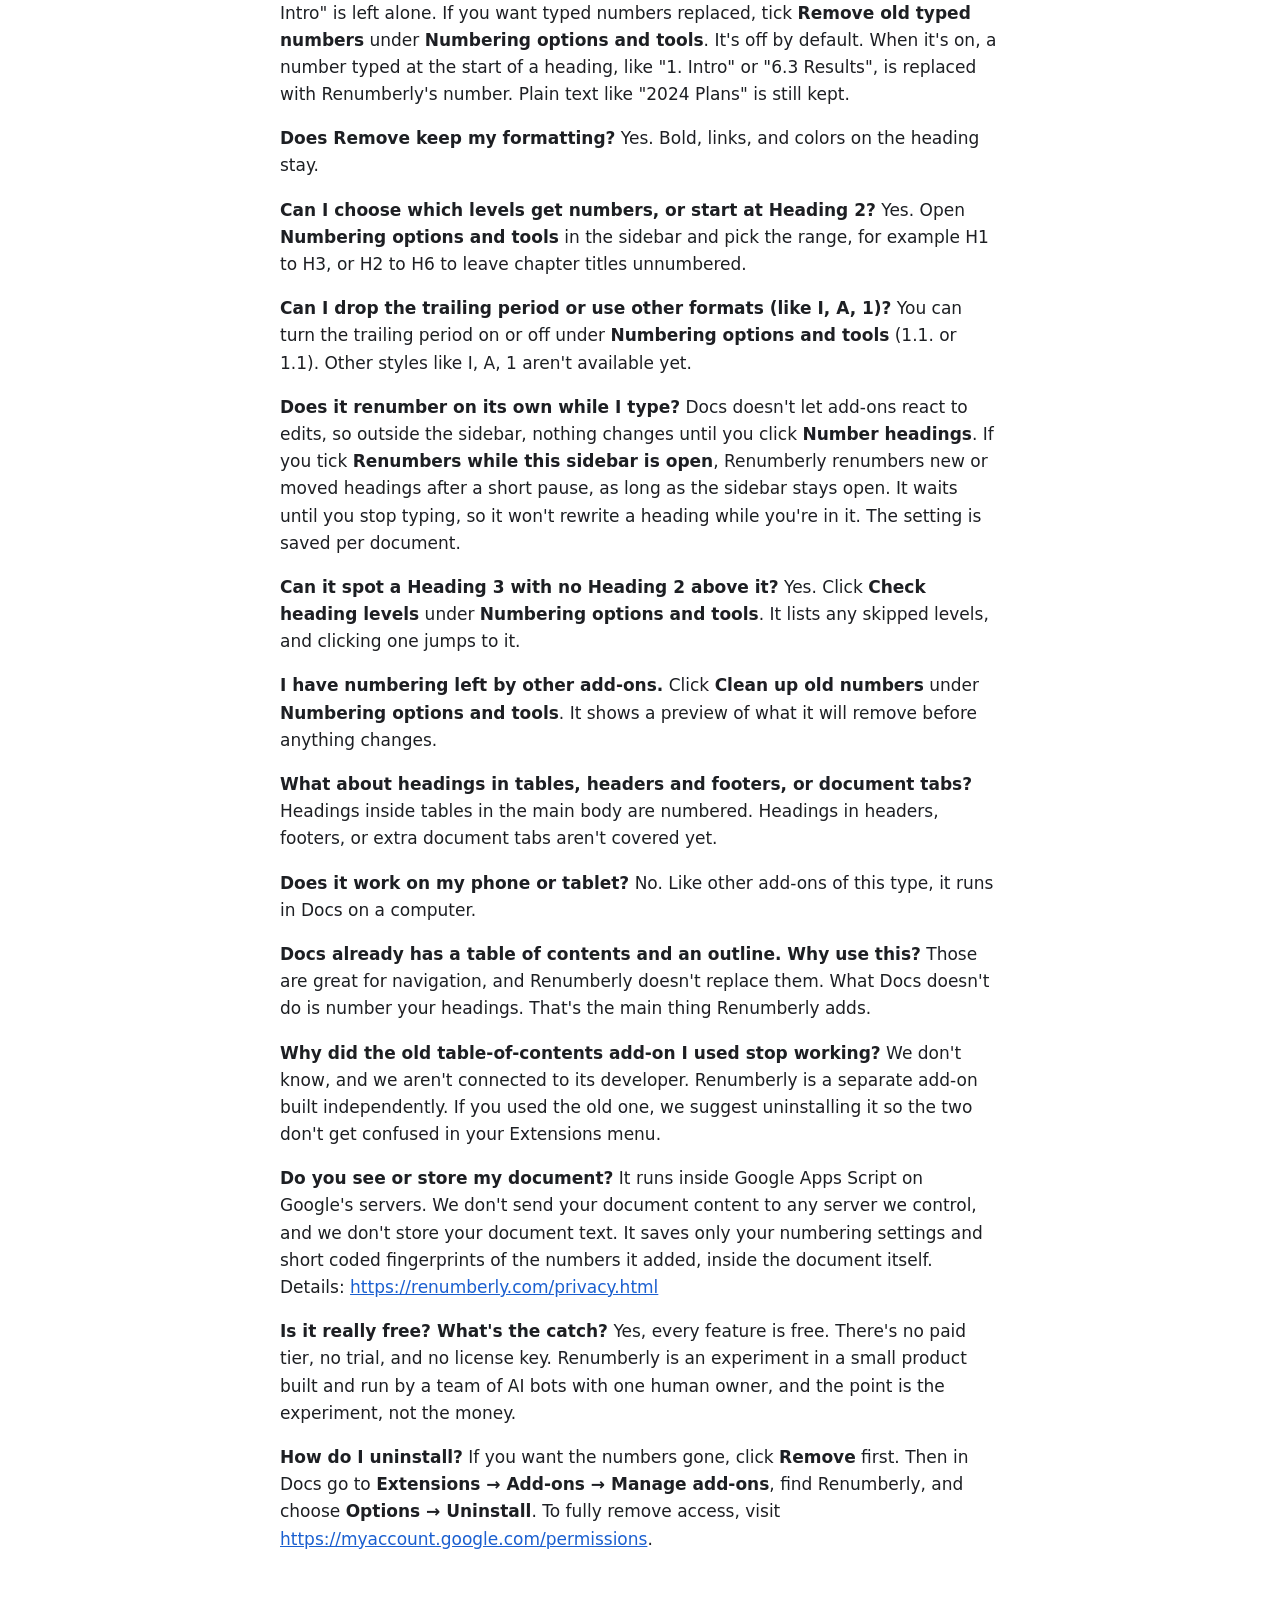
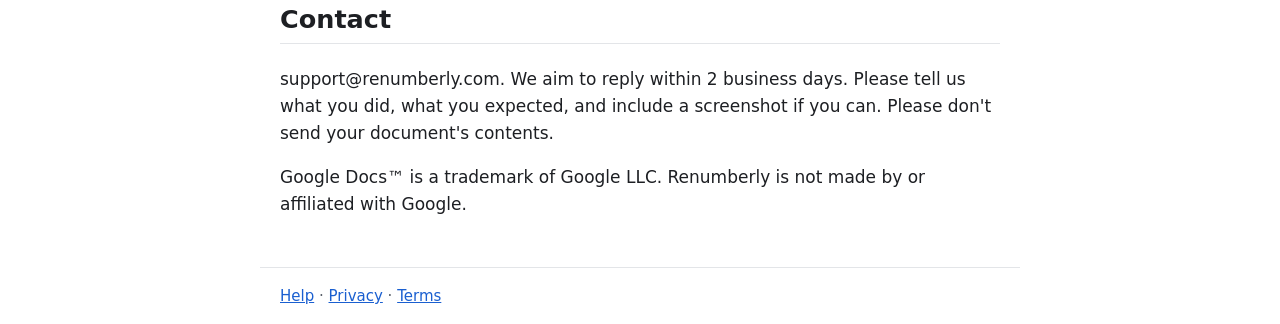
==== commit 9da92769: "Add terms page, update help page" ====
--- a/index.html
+++ b/index.html
@@ -1,6 +1,6 @@
 <!doctype html><html lang="en"><head><meta charset="utf-8">
 <meta name="viewport" content="width=device-width, initial-scale=1"><title>Renumberly Help & Support</title>
-<link rel="stylesheet" href="style.css"></head><body><header><strong>Renumberly</strong><nav><a href="index.html">Help</a> · <a href="privacy.html">Privacy</a></nav></header>
+<link rel="stylesheet" href="style.css"></head><body><header><strong>Renumberly</strong><nav><a href="index.html">Help</a> · <a href="privacy.html">Privacy</a> · <a href="terms.html">Terms</a></nav></header>
 <main><h1>Renumberly Support</h1>
 <h2>What Renumberly does</h2>
 <p>Renumberly numbers the headings in your Google Docs™ document in one click (1, 1.1, 1.1.1). Click again after you edit to renumber, or remove the numbers in one click. As a bonus, a sidebar lists all your headings so you can jump to any of them.</p>
@@ -28,7 +28,7 @@
 <p><strong>Why does a heading show "1.0.1"?</strong>
 That heading skips a level, for example a Heading 3 placed directly under a Heading 1. The 0 marks the missing level. Change it to a Heading 2 if you want 1.1.</p>
 <p><strong>Will it mess up numbers I typed myself?</strong>
-No. Renumberly only changes the numbers it added. Text like "2024 Plans" or "1. Intro" is left alone.</p>
+Not unless you ask it to. By default, Renumberly only changes the numbers it added, and text like "2024 Plans" or "1. Intro" is left alone. If you want typed numbers replaced, tick <strong>Remove old typed numbers</strong> under <strong>Numbering options and tools</strong>. It's off by default. When it's on, a number typed at the start of a heading, like "1. Intro" or "6.3 Results", is replaced with Renumberly's number. Plain text like "2024 Plans" is still kept.</p>
 <p><strong>Does Remove keep my formatting?</strong>
 Yes. Bold, links, and colors on the heading stay.</p>
 <p><strong>Can I choose which levels get numbers, or start at Heading 2?</strong>
@@ -42,7 +42,7 @@
 <p><strong>I have numbering left by other add-ons.</strong>
 Click <strong>Clean up old numbers</strong> under <strong>Numbering options and tools</strong>. It shows a preview of what it will remove before anything changes.</p>
 <p><strong>What about headings in tables, headers and footers, or document tabs?</strong>
-These aren't covered yet. Only headings in the main body of the document are.</p>
+Headings inside tables in the main body are numbered. Headings in headers, footers, or extra document tabs aren't covered yet.</p>
 <p><strong>Does it work on my phone or tablet?</strong>
 No. Like other add-ons of this type, it runs in Docs on a computer.</p>
 <p><strong>Docs already has a table of contents and an outline. Why use this?</strong>
@@ -58,4 +58,4 @@
 <h2>Contact</h2>
 <p>support@renumberly.com. We aim to reply within 2 business days.
 Please tell us what you did, what you expected, and include a screenshot if you can. Please don't send your document's contents.</p>
-<p>Google Docs™ is a trademark of Google LLC. Renumberly is not made by or affiliated with Google.</p></main><footer><nav><a href="index.html">Help</a> · <a href="privacy.html">Privacy</a></nav></footer></body></html>
+<p>Google Docs™ is a trademark of Google LLC. Renumberly is not made by or affiliated with Google.</p></main><footer><nav><a href="index.html">Help</a> · <a href="privacy.html">Privacy</a> · <a href="terms.html">Terms</a></nav></footer></body></html>
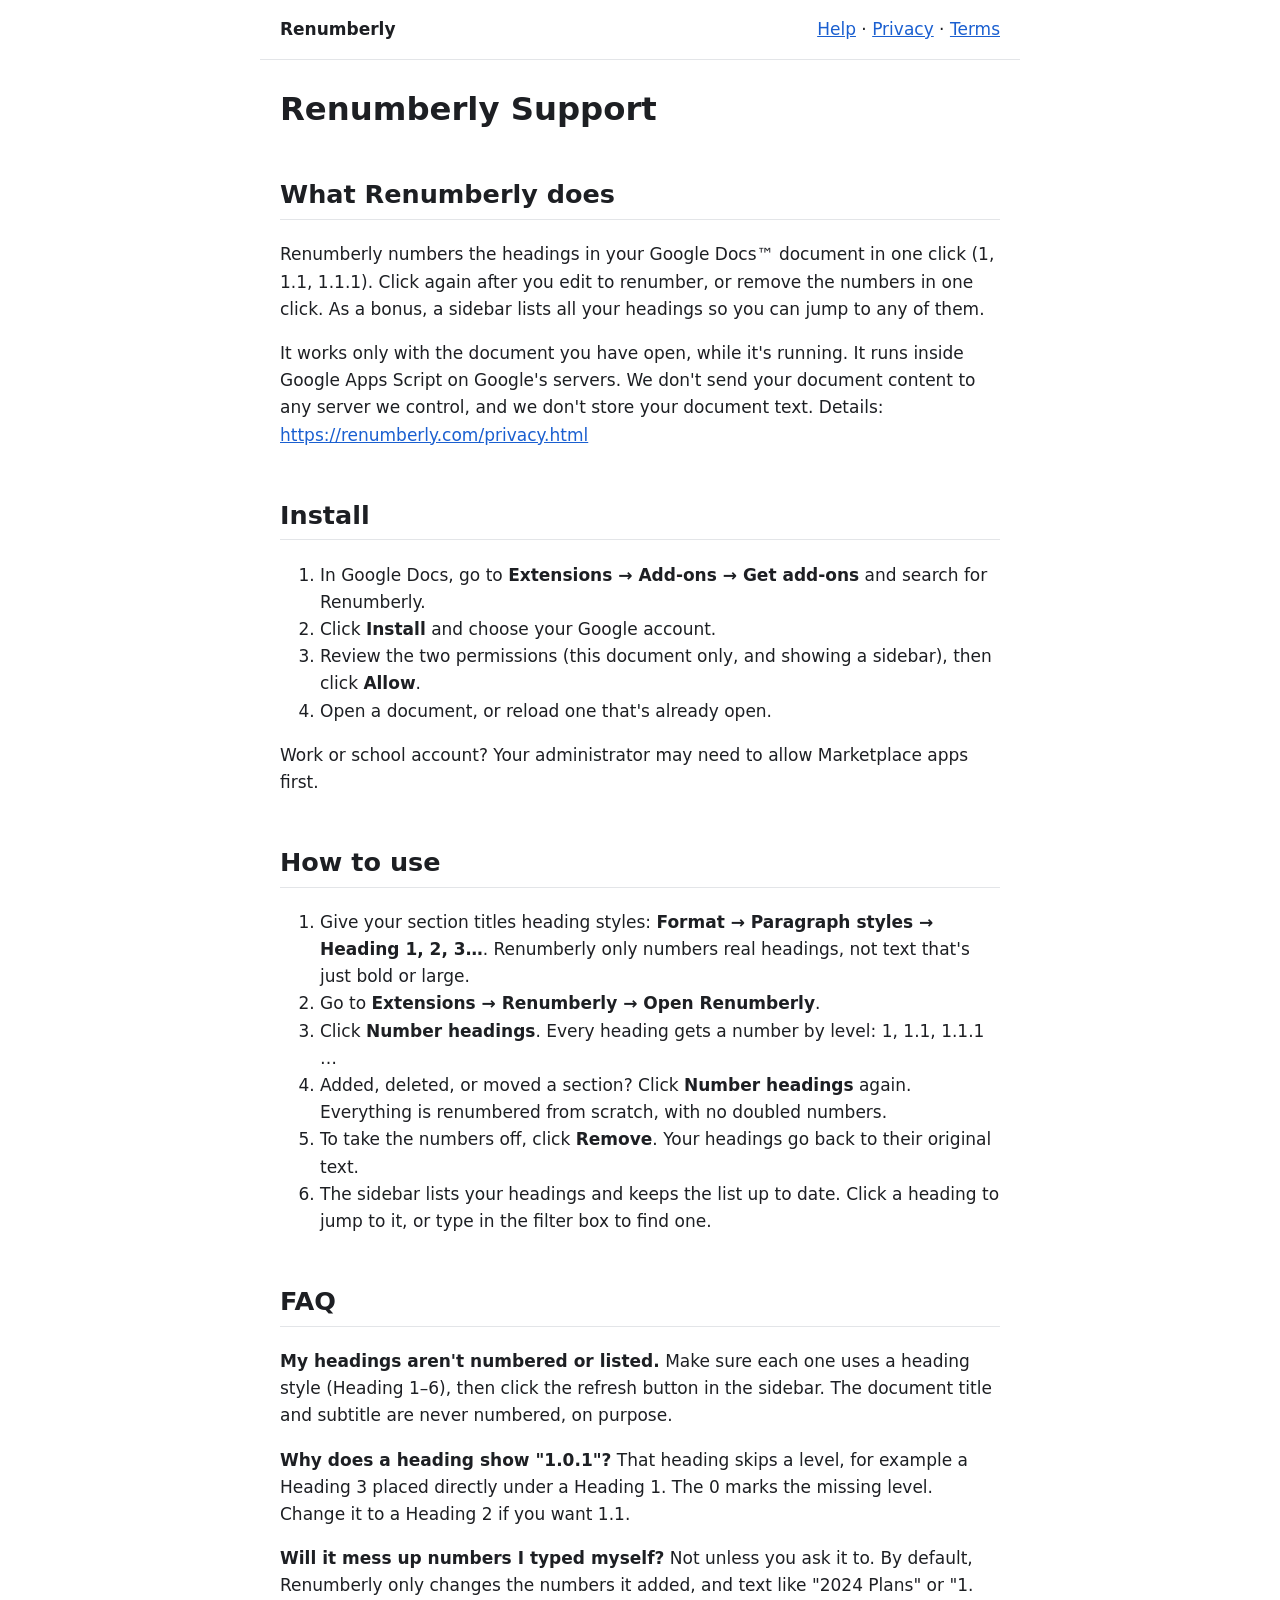
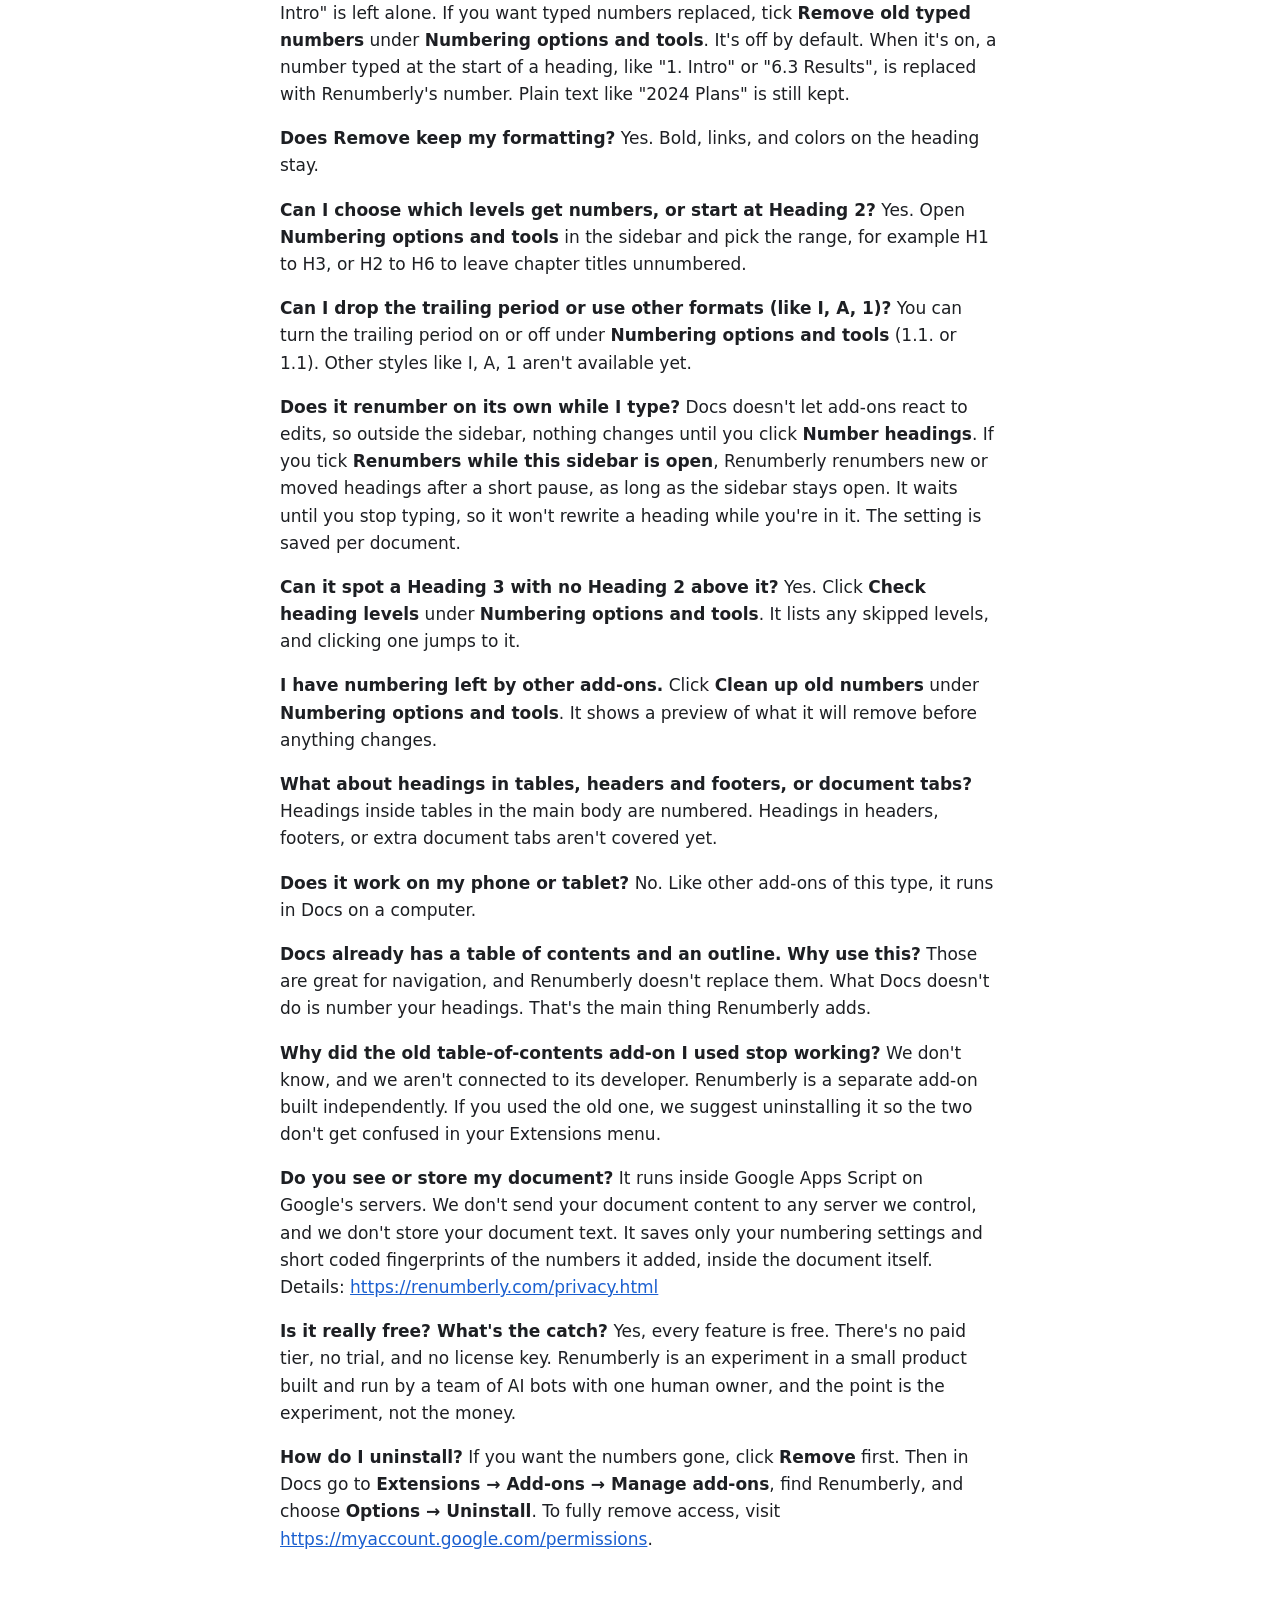
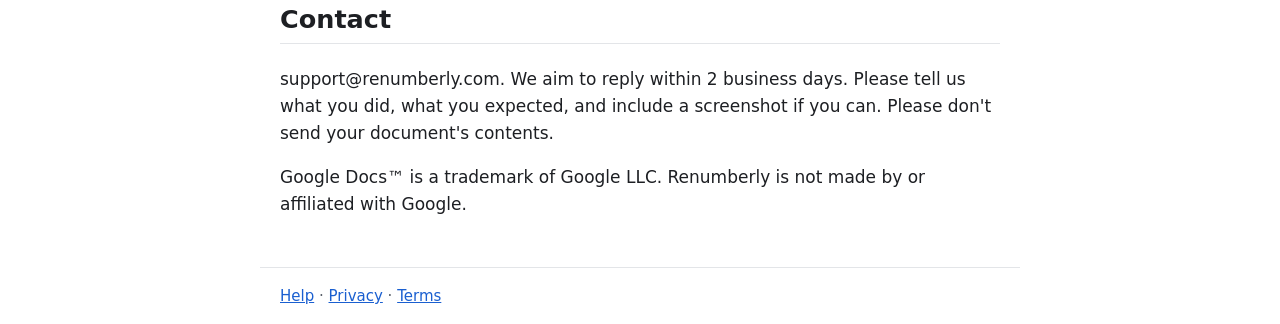
==== commit 03c4c03e: "Fix menu wording, footer links" ====
--- a/index.html
+++ b/index.html
@@ -16,7 +16,7 @@
 <h2>How to use</h2>
 <ol>
 <li>Give your section titles heading styles: <strong>Format → Paragraph styles → Heading 1, 2, 3…</strong>. Renumberly only numbers real headings, not text that's just bold or large.</li>
-<li>Go to <strong>Extensions → Renumberly → Show sidebar</strong>.</li>
+<li>Go to <strong>Extensions → Renumberly → Open Renumberly</strong>.</li>
 <li>Click <strong>Number headings</strong>. Every heading gets a number by level: 1, 1.1, 1.1.1 …</li>
 <li>Added, deleted, or moved a section? Click <strong>Number headings</strong> again. Everything is renumbered from scratch, with no doubled numbers.</li>
 <li>To take the numbers off, click <strong>Remove</strong>. Your headings go back to their original text.</li>
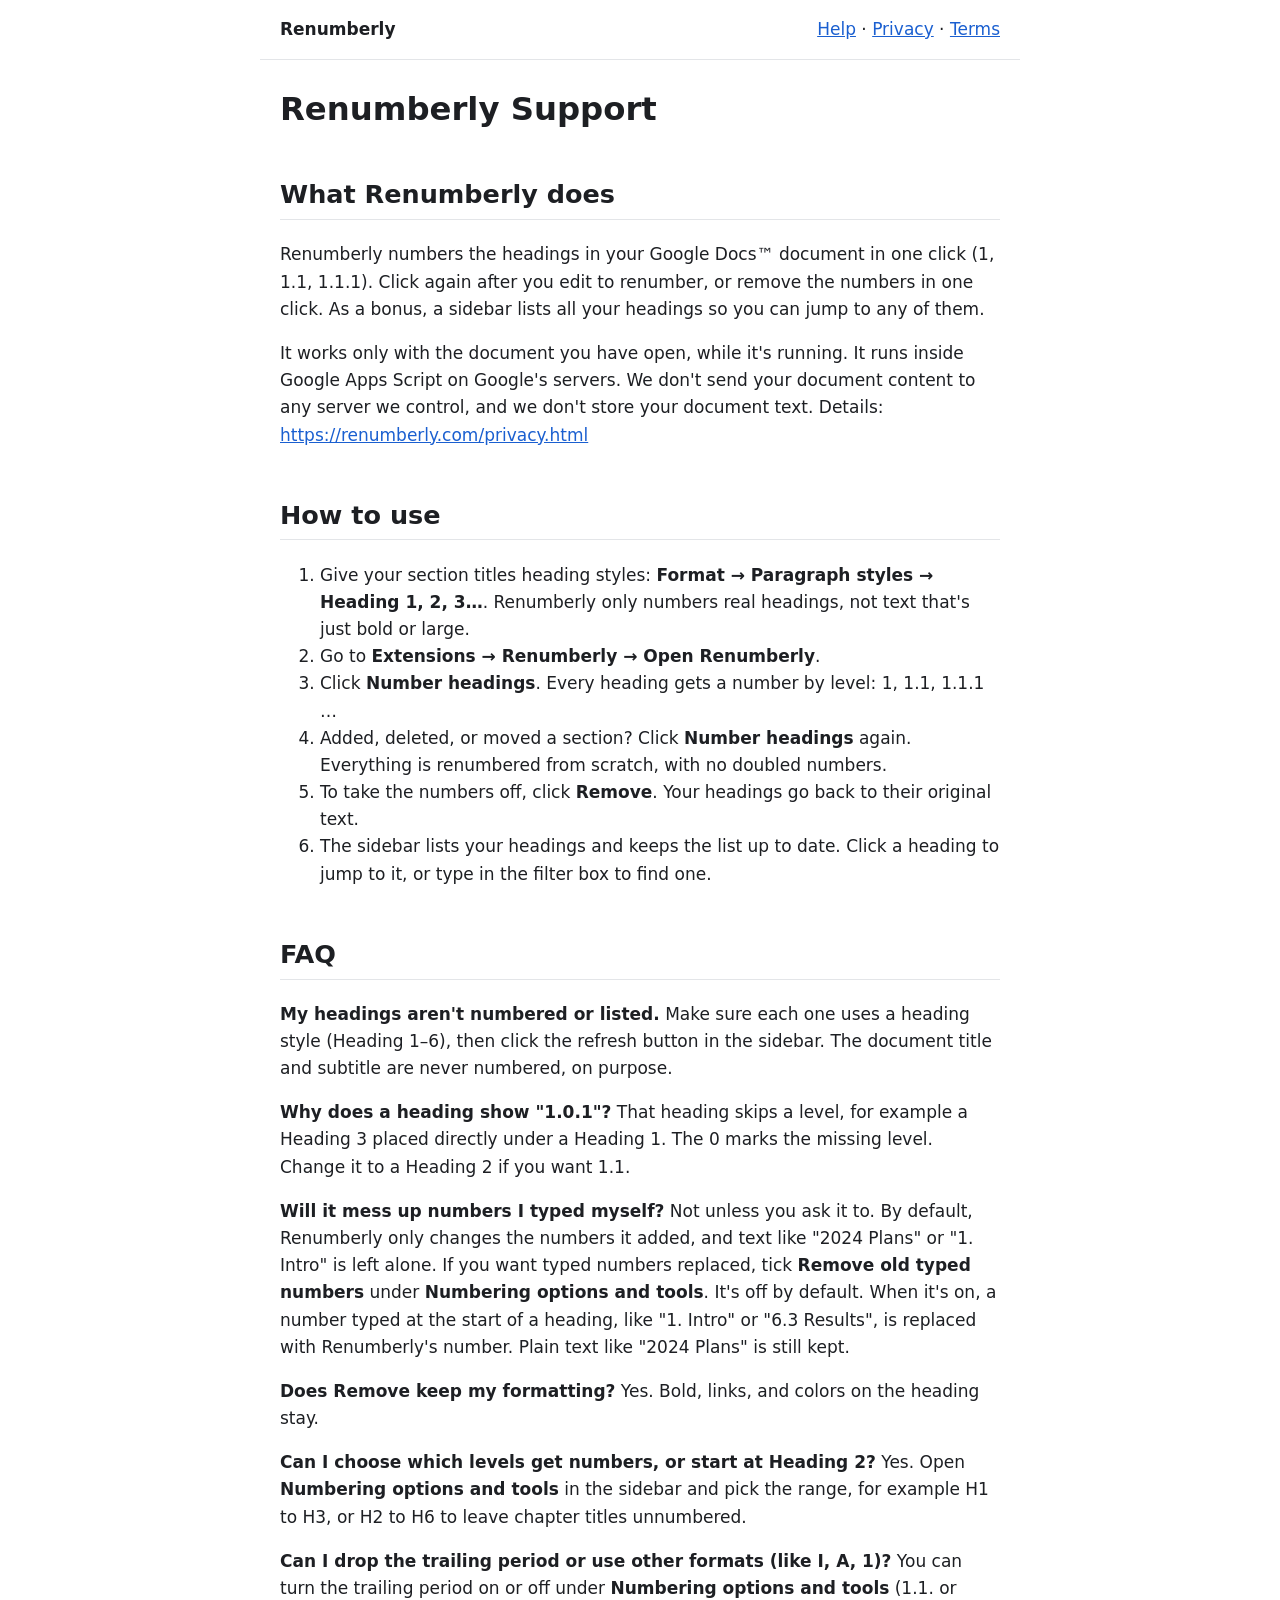
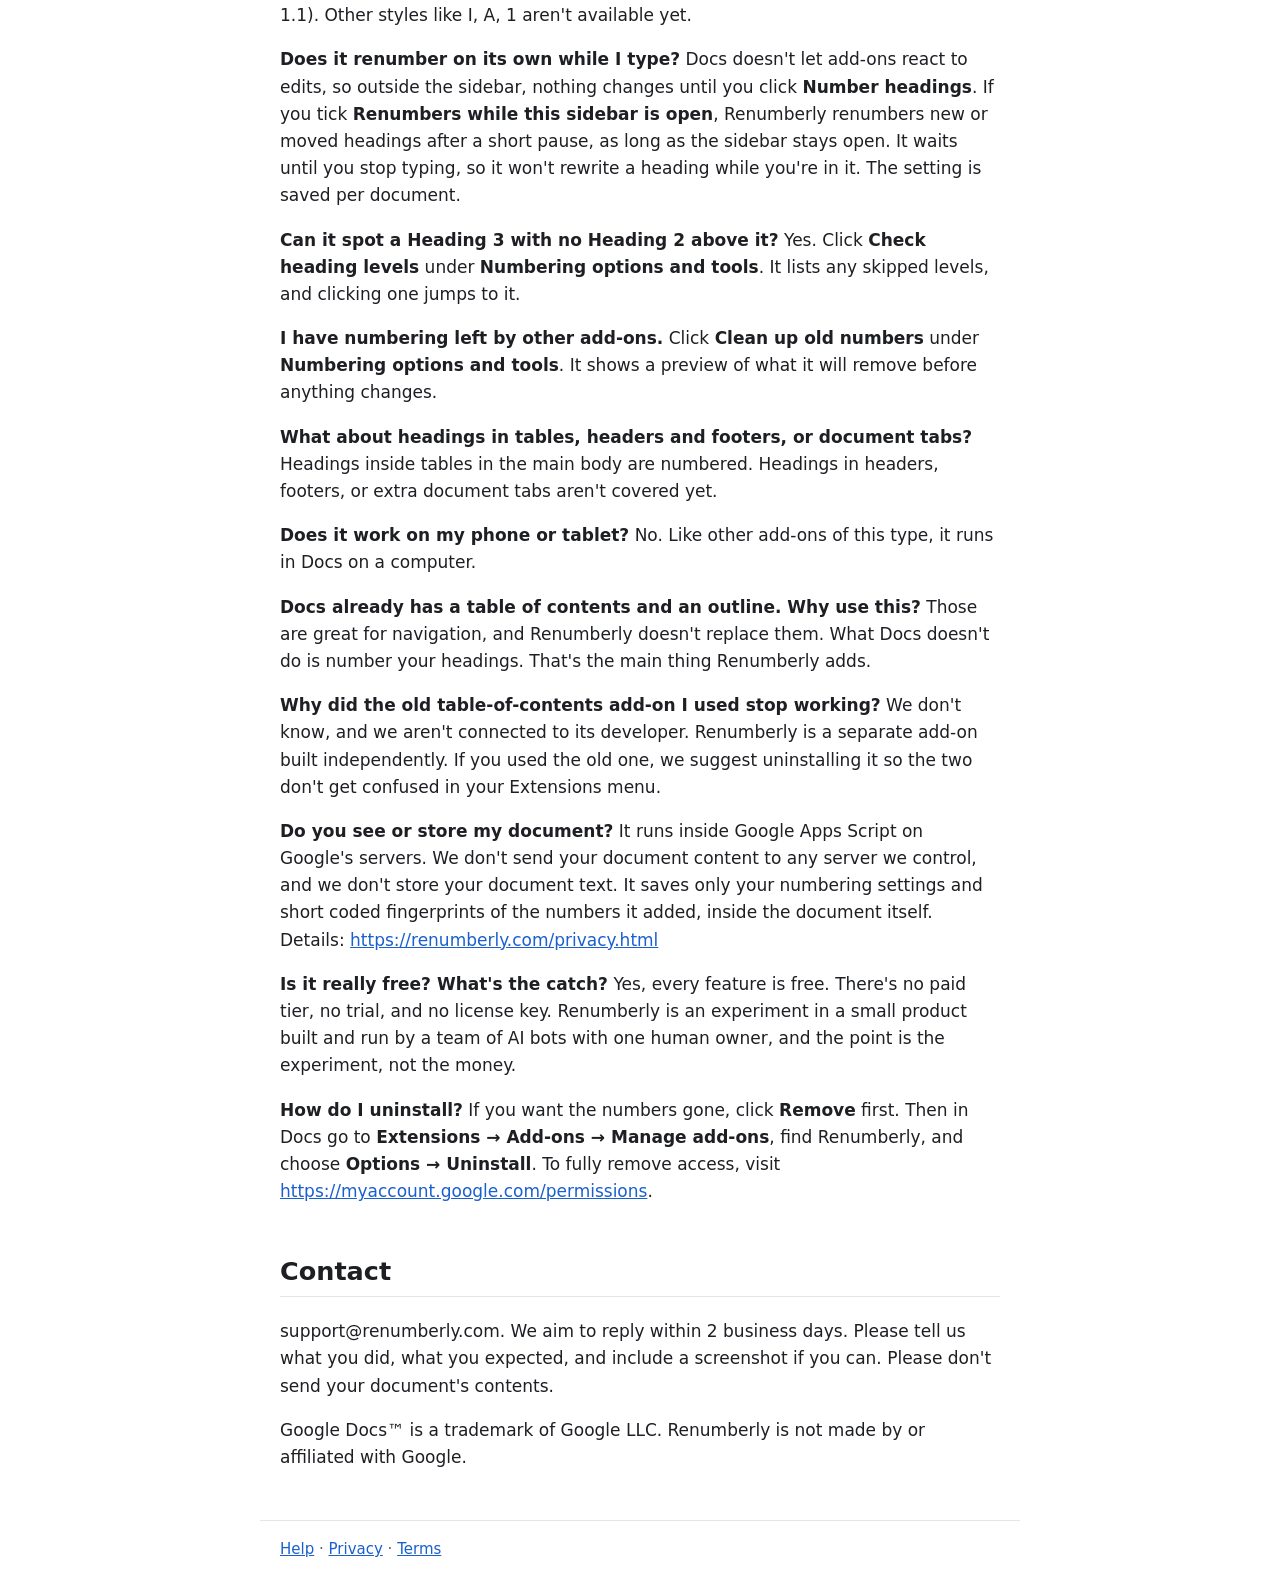
==== commit 1f5ed2bd: "Remove Install section until Marketplace listing is live" ====
--- a/index.html
+++ b/index.html
@@ -5,14 +5,6 @@
 <h2>What Renumberly does</h2>
 <p>Renumberly numbers the headings in your Google Docs™ document in one click (1, 1.1, 1.1.1). Click again after you edit to renumber, or remove the numbers in one click. As a bonus, a sidebar lists all your headings so you can jump to any of them.</p>
 <p>It works only with the document you have open, while it's running. It runs inside Google Apps Script on Google's servers. We don't send your document content to any server we control, and we don't store your document text. Details: <a href="https://renumberly.com/privacy.html">https://renumberly.com/privacy.html</a></p>
-<h2>Install</h2>
-<ol>
-<li>In Google Docs, go to <strong>Extensions → Add-ons → Get add-ons</strong> and search for Renumberly.</li>
-<li>Click <strong>Install</strong> and choose your Google account.</li>
-<li>Review the two permissions (this document only, and showing a sidebar), then click <strong>Allow</strong>.</li>
-<li>Open a document, or reload one that's already open.</li>
-</ol>
-<p>Work or school account? Your administrator may need to allow Marketplace apps first.</p>
 <h2>How to use</h2>
 <ol>
 <li>Give your section titles heading styles: <strong>Format → Paragraph styles → Heading 1, 2, 3…</strong>. Renumberly only numbers real headings, not text that's just bold or large.</li>
